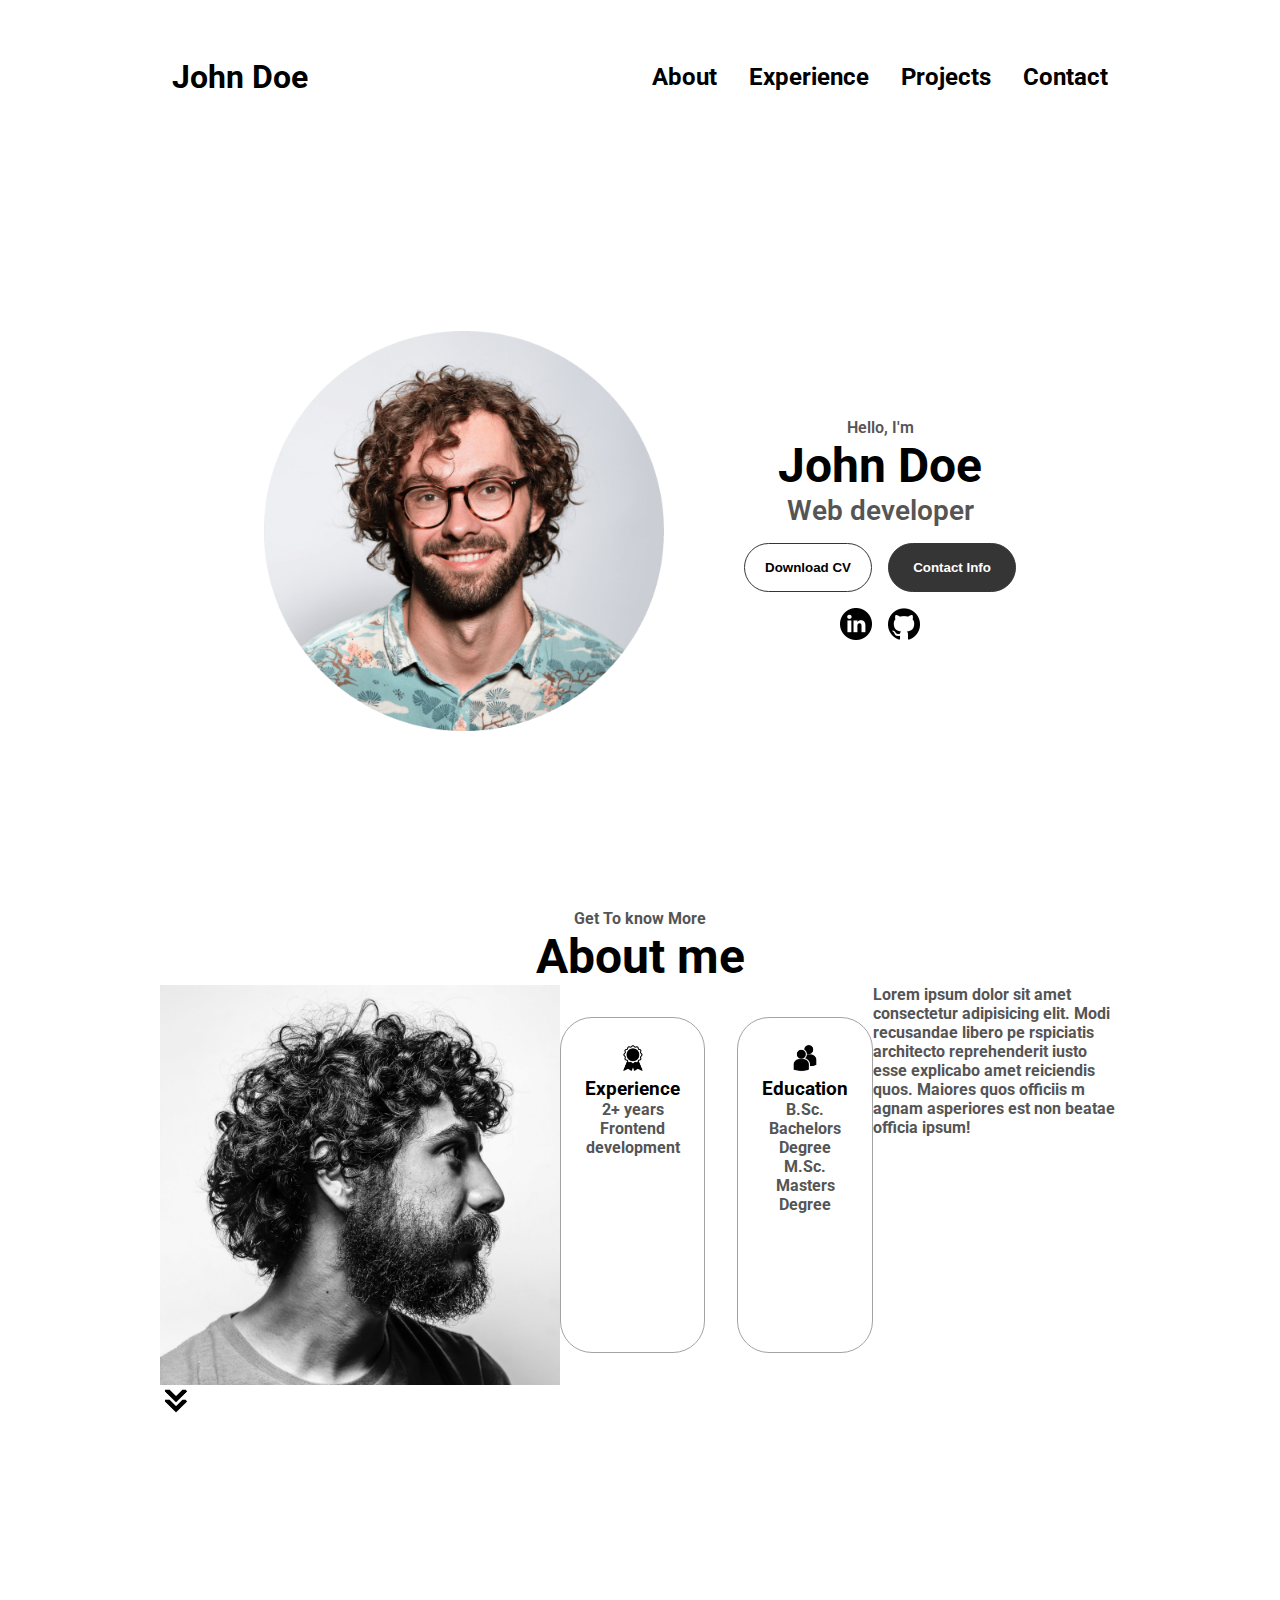
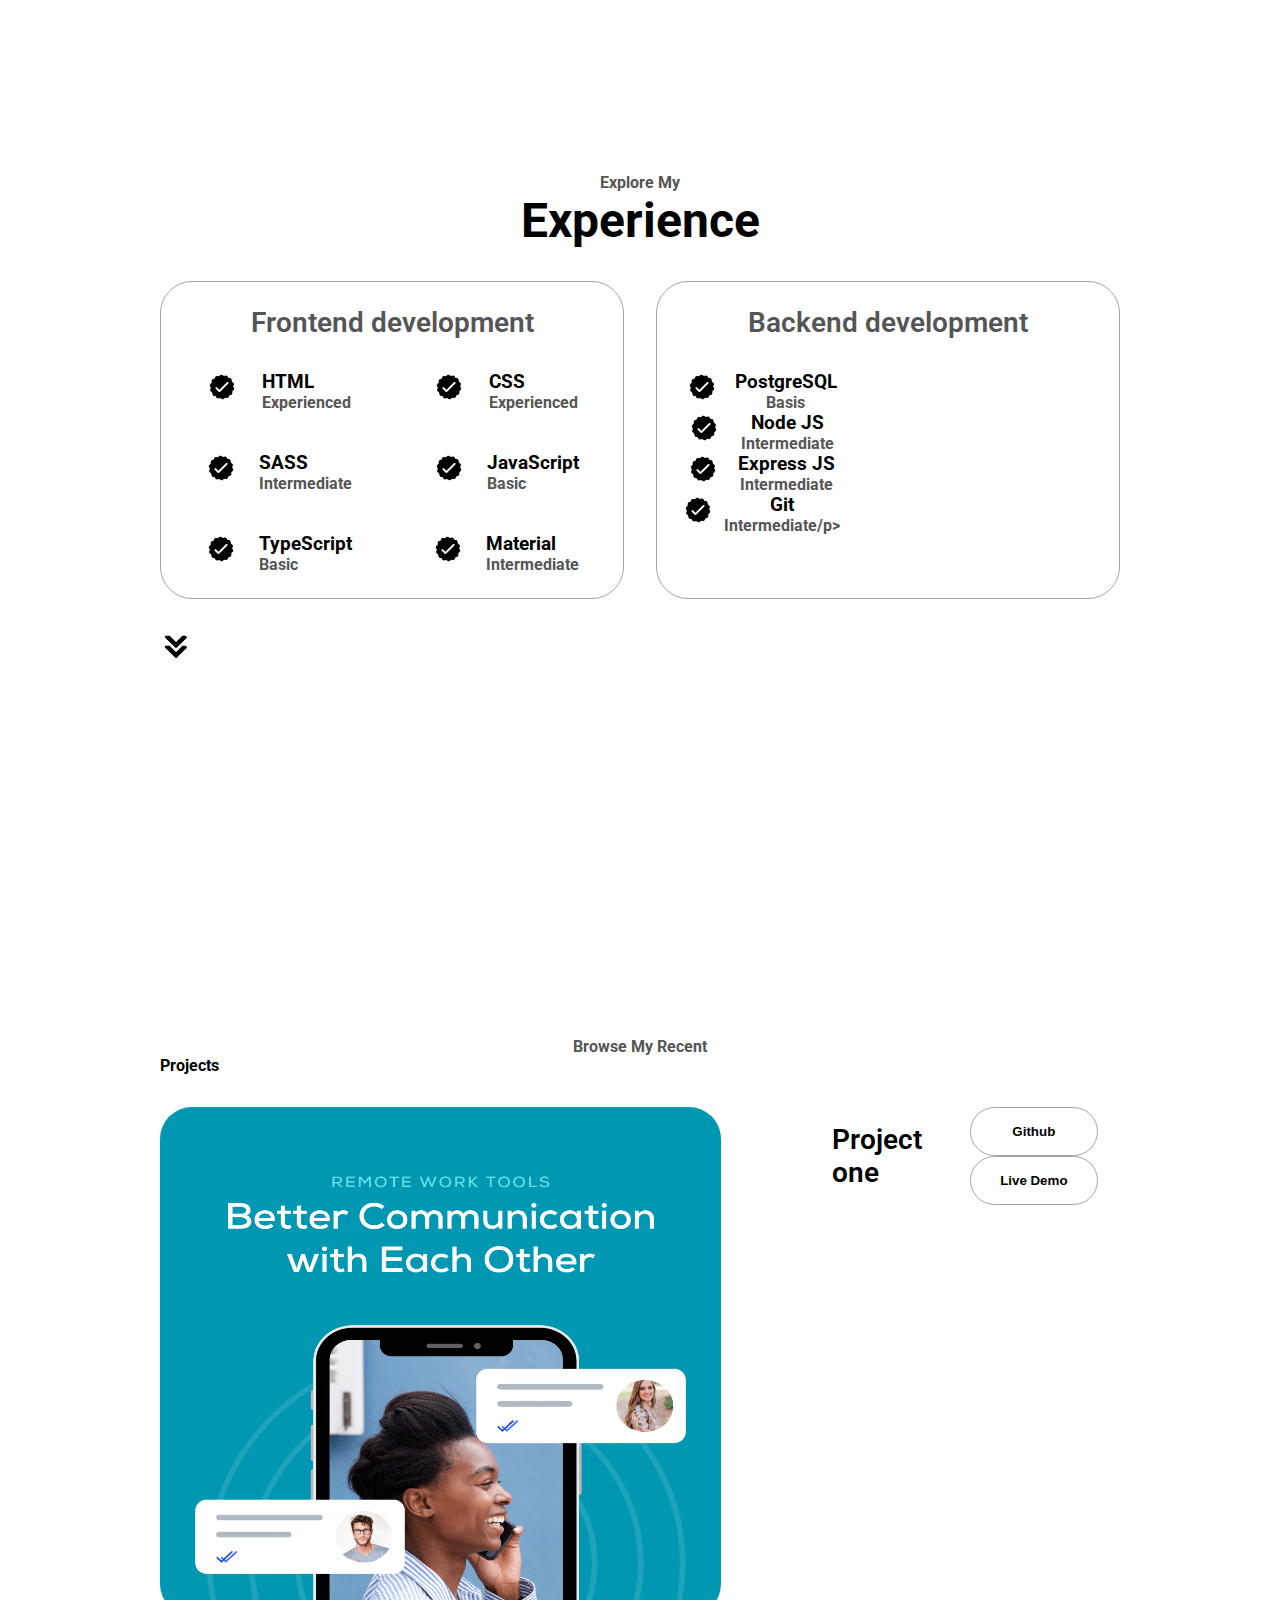
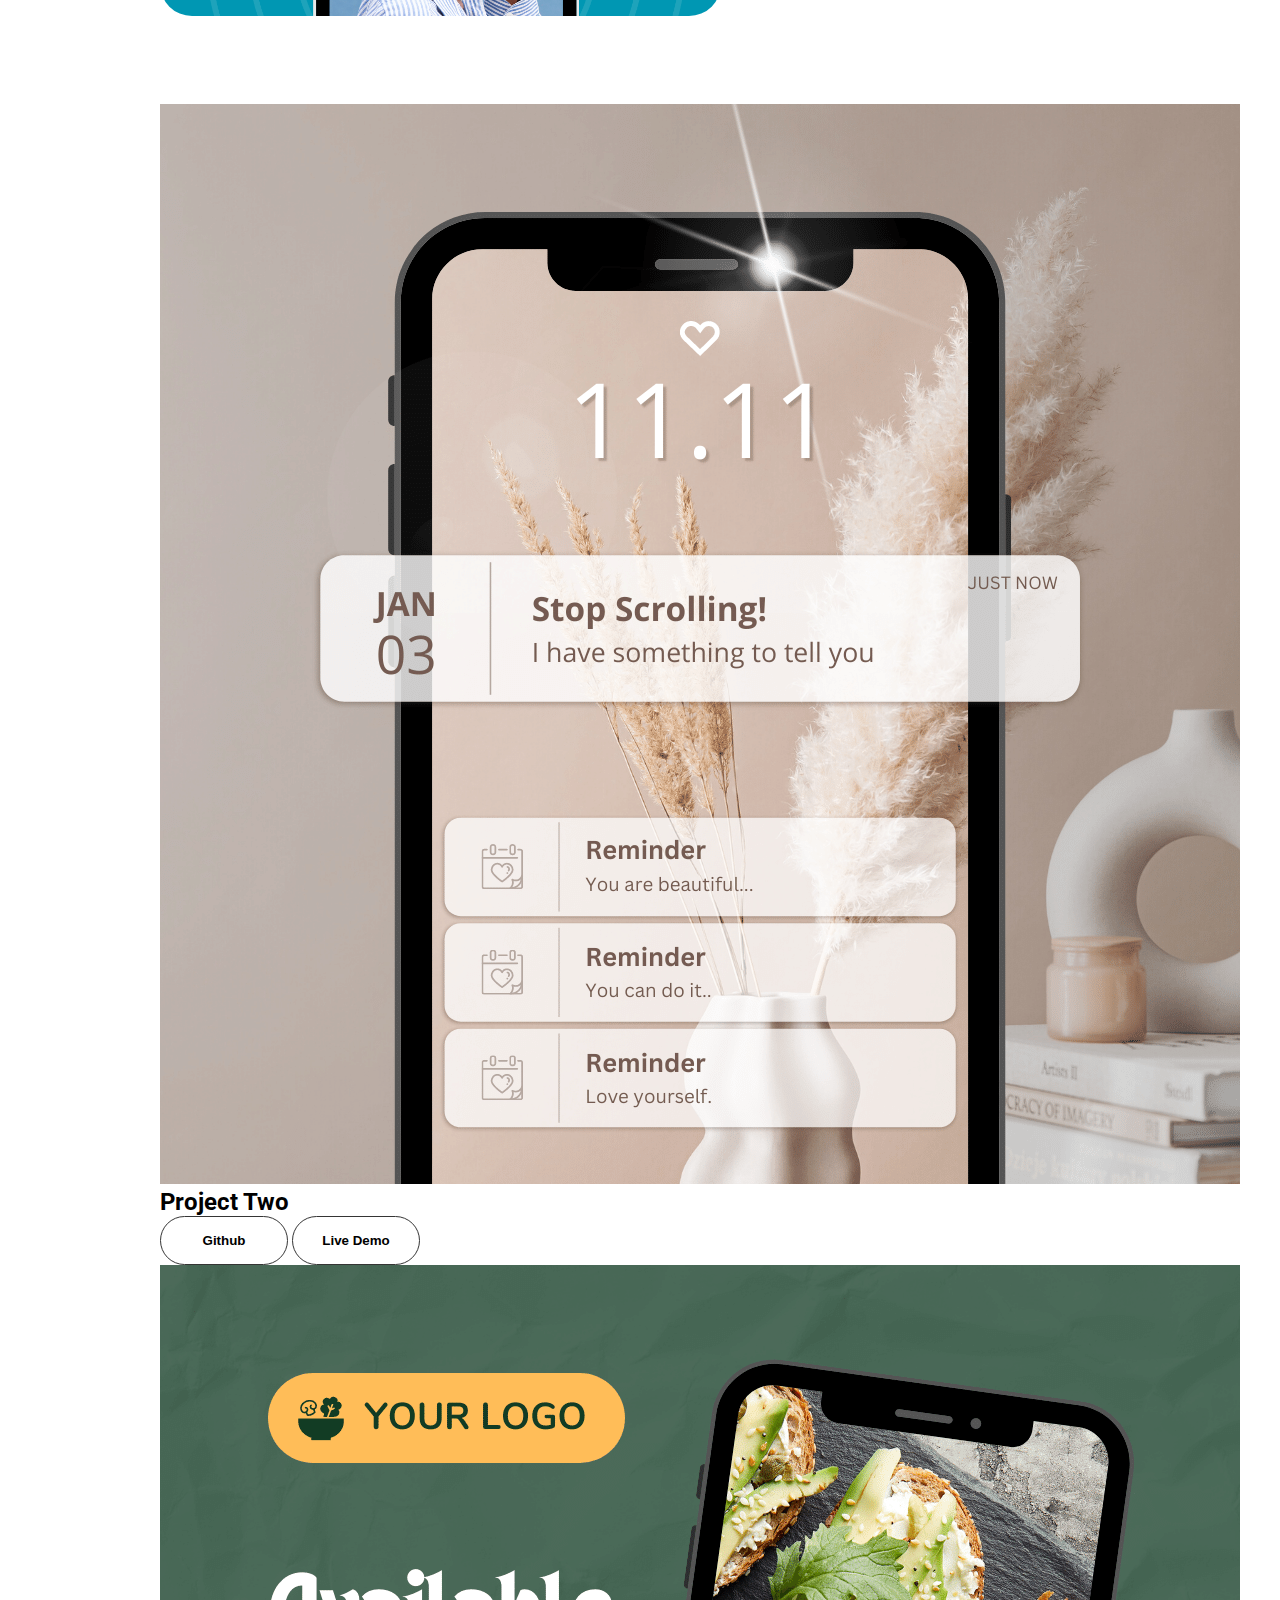
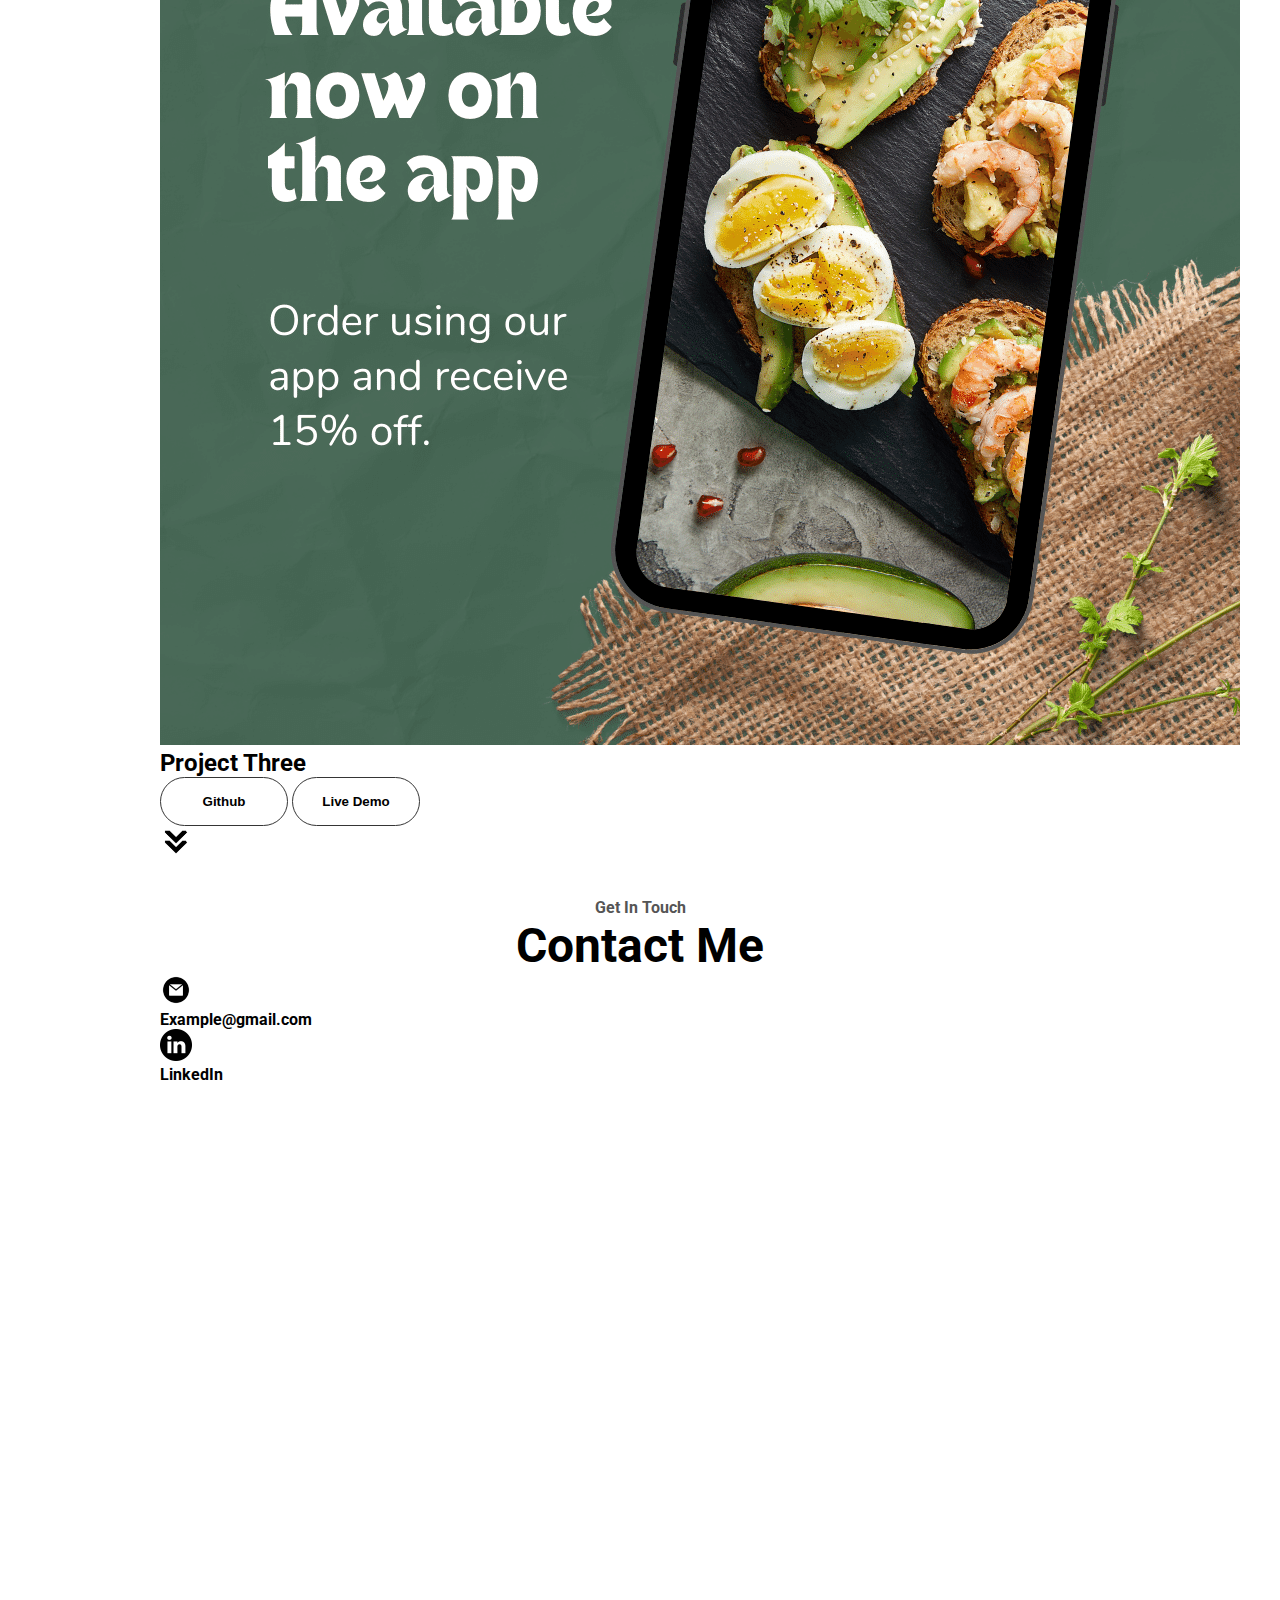
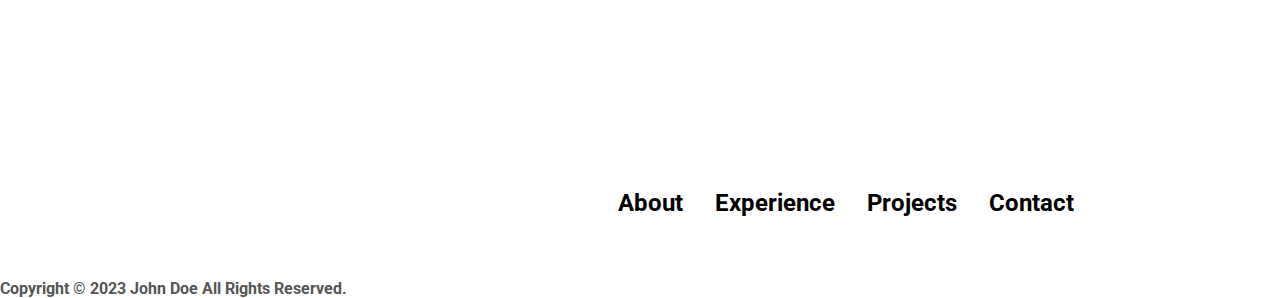
==== index.html @ 84ae7782 "Test" ====
<!DOCTYPE html>
<html lang="en">
    <head>
        <meta charset="UTF-8">
        <meta name="viewport" content="width=device-width, initial-scale=1.0">
        <title>My Portfolio</title>
        <link rel="stylesheet" href="style.css">
        <link rel="stylesheet" href="mediaqueries.css">
        <style>
            #socials-container {
                display: flex;
                justify-content: center;
                margin-top: 1rem;
                gap: 1rem;
            }
        </style>
    </head>
    <body>
        <nav id="desktop-nav">
            <div class="logo">John Doe</div>
            <div>
                <ul class = "nav-links">
                    <li><a href="#about">About</a></li>
                    <li><a href="#experience">Experience</a></li>
                    <li><a href="#projects">Projects</a></li>
                    <li><a href="#contact">Contact</a></li>
                </ul>
            </div>
        </nav> 
        <nav id="hamburger-nav">
            <div class="logo">John Doe</div>
            <div class="hamburger-menu">
                <div class= "hamburger-icon" onclick="toggleMenu()">
                    <span></span>
                    <span></span>
                    <span></span>
                </div>
                <div class="menu-links">
                    <li><a href="#about" onclick="toggleMenu()">About</a></li>
                    <li><a href="#experience" onclick="toggleMenu()">Experience</a></li>
                    <li><a href="#projects" onclick="toggleMenu()">Projects</a></li>
                    <li><a href="#contact" onclick="toggleMenu()">Contact</a></li>
                </div>
            </div>
        </nav>
        <section id="profile">
            <div class="section__pic-container">
                <img src = "./assets/profile-pic.png" alt="John Doe profile picture">  
            </div>
            <div class="section__text">
                <p class= "section__text__p1">Hello, I'm</p>
                <h1 class= "title">John Doe</h1>
                <p class="section__text__p2">Web developer</p>
                <div class="btn-container">
                    <button
                        class="btn btn-color-2"
                        onclick="window.open('./assets/resume-example.pdf')"
                    >
                        Download CV
                    </button>
                    <button
                        class="btn btn-color-1"
                         onclick="location.href='./#contact'"
                    >
                        Contact Info
                    </button>
                </div>
                <div id="socials-container">
                    <a href="https://linkedin.com/" target="_blank">
                      <img src="./assets/linkedin.png" alt="My LinkedIn profile" class="icon" />
                    </a>
                    <a href="https://github.com/" target="_blank">
                      <img src="./assets/github.png" alt="My Github profile" class="icon" />
                    </a>
                </div>
            </div>
        </section>
        <section id ="about">
            <p class="section__text__p1">Get To know More</p>
            <h1 class="title">About me</h1>
            <div class="section-container">
                <div class="section__pic-container">
                    <img 
                    src="./assets/about-pic.png" 
                    alt="Profile picture" 
                    class="about-pic">
                </div>
                <div class="about-details-container">
                    <div class="about-containers">
                        <div class="details-container">
                            <img 
                            src="./assets/experience.png" 
                            alt="Experience icon" 
                            class="icon">
                            <h3>Experience</h3>
                            <p> 2+ years<br />  Frontend development</p>
                        </div>
                        <div class="details-container">    
                            <img 
                                src="./assets/education.png" 
                                alt="Education icon" 
                                class="icon"
                            />
                        <h3>Education</h3>
                        <p> B.Sc. Bachelors Degree<br />M.Sc. Masters Degree</p>
                        </div>
                    </div>
                    <div class="text-container">
                        <p>
                            Lorem ipsum dolor sit amet consectetur 
                            adipisicing elit. Modi recusandae libero pe
                            rspiciatis architecto reprehenderit iusto esse 
                            explicabo amet reiciendis quos. Maiores quos officiis m
                            agnam asperiores est non beatae officia ipsum!
                        </p>
                    </div>
                </div> 
            </div> 
        </div>
        <img
        src="./assets/arrow.png"
        alt="Arrow icon"
        class="icon arrow"
        onclick="location.href='./#projects'"/>
        </section>         
        <section id="experience">
            <p class="section__text__p1">Explore My</p>
            <h1 class="title">Experience</h1>
            <div class="experience-details-container">
                <div class="about-containers">
                    <div class="details-container">
                        <h2 class="experience-sub-title">Frontend development</h2>
                        <div class="article-container">
                            <article>
                                <img src="./assets/checkmark.png"
                                alt="experience icon"
                                class="icon"
                                />
                                <div>
                                    <h3>HTML</h3>
                                    <p>Experienced</p>
                                </div>
                            </article>
                            <article>
                                <img src="./assets/checkmark.png"
                                alt="experience icon"
                                class="icon"
                                />
                                <div>
                                    <h3>CSS</h3>
                                    <p>Experienced</p>
                                </div>
                            </article>  <article>
                                <img src="./assets/checkmark.png"
                                alt="experience icon"
                                class="icon"
                                />
                                <div>
                                    <h3>SASS</h3>
                                    <p>Intermediate</p>
                                </div>
                            </article> 
                            <article>
                                <img src="./assets/checkmark.png"
                                alt="experience icon"
                                class="icon"
                                />
                                <div>
                                    <h3>JavaScript</h3>
                                    <p>Basic</p>
                                </div>
                            </article> 
                            <article>
                                <img src="./assets/checkmark.png"
                                alt="experience icon"
                                class="icon"
                                />
                                <div>
                                    <h3>TypeScript</h3>
                                    <p>Basic</p>
                                </div>
                            </article> 
                            <article>
                                <img src="./assets/checkmark.png"
                                alt="experience icon"
                                class="icon"
                                />
                                <div>
                                    <h3>Material</h3>
                                    <p>Intermediate</p>
                                </div>
                            </article> 
                        </div>
                    </div>
                    <div class="details-container">
                        <h2 class="experience-sub-title">Backend development</h2>
                        <div class="artcle-container">
                            <article>
                                <img src="./assets/checkmark.png"
                                alt="experience icon"
                                class="icon"
                                />
                                <div>
                                    <h3>PostgreSQL</h3>
                                    <p>Basis</p>
                                </div>
                            </article>
                            <article>
                                <img src="./assets/checkmark.png"
                                alt="experience icon"
                                class="icon"
                                />
                                <div>
                                    <h3>Node JS</h3>
                                    <p>Intermediate</p>
                                </div>
                            </article>  <article>
                                <img src="./assets/checkmark.png"
                                alt="experience icon"
                                class="icon"
                                />
                                <div>
                                    <h3>Express JS</h3>
                                    <p>Intermediate</p>
                                </div>
                            </article> 
                            <article>
                                <img src="./assets/checkmark.png"
                                alt="experience icon"
                                class="icon"
                                />
                                <div>
                                    <h3>Git</h3>
                                    <p>Intermediate/p>
                                </div>
                            </article> 
                        </div>
                    </div>
                </div>
            </div>
            <img
            src="./assets/arrow.png"
            alt="Arrow icon"
            class="icon arrow"
            onclick="location.href='./#projects'"
            />
        </section>
        <section id="project">
            <p class="section__text__p1">Browse My Recent</p>
            <p1 class=""title">Projects</p1>
            <div class="details-container color-container">
                <div class="about-containers">
                <div class="'artcle-container">
                    <img src="./assets/project-1.png" 
                    alt="Project 1" 
                    class="project-img">
                </div>
                <h2 class="experience-sub-title project-title">Project one</h2>
               <div class="button-container">
                     <button
                     class="btn btn-color-2 project-btn"
                     onclick="location.href='https://github.com/'"
                     >
                     Github
                    </button>
                <button
                class="btn btn-color-2 project-btn"
                onclick="location.href='https://github.com/'"
                >
                Live Demo
                </button>
            </div> 
        </div>
        <div class="details-container color-container">
            <div class="'artcle-container">
                <img src="./assets/project-2.png" 
                alt="Project 2" 
                class="project-img">
            </div>
            <h2 class="experience-sub-title project-title">Project Two</h2>
            <div class="button-container">
                    <button
                    class="btn btn-color-2 project-btn"
                    onclick="location.href='https://github.com/'"
                    >
                    Github
                </button>
                    <button
                    class="btn btn-color-2 project-btn"
                    onclick="location.href='https://github.com/'"
                    >
                    Live Demo
                </button>
            </div> 
        </div>
        <div class="details-container color-container">
            <div class="'artcle-container">
                <img src="./assets/project-3.png" 
                alt="Project 3" 
                class="project-img">
            </div>
            <h2 class="experience-sub-title project-title">Project Three</h2>
            <div class="button-container">
                    <button
                    class="btn btn-color-2 project-btn"
                    onclick="location.href='https://github.com/'"
                    >
                    Github
                </button>
                <button
                class="btn btn-color-2 project-btn"
                onclick="location.href='https://github.com/'"
                >
                Live Demo
                </button>
               </div>
            </div>
            </div>
            <img
            src="./assets/arrow.png"
            alt="Arrow icon"
            class="icon arrow"
            onclick="location.href='./#projects'"
            />
        </section>
        <section id="contact">
            <p class="section__text__p1">Get In Touch</p>
            <h1 class="title">Contact Me</h1>
            <div class="conttact-info-upper-container">
                <div class="conttact-info-container">
                    <div class="contact-details">
                        <img src="./assets/email.png" 
                        alt="Email icon" 
                        class="icon contact-icon"
                        />
                        <p><a href="mailto:examplemail@gamil.com">Example@gmail.com</a></p>
                    </div> 
                </div>
                <div class="conttact-info-container">
                    <div class="contact-details">
                        <img src="./assets/linkedin.png" 
                        alt="LinkedIn icon" 
                        class="icon contact-icon"
                        />
                        <p><a href="https://www.linkedin.com">LinkedIn</a></p>
                    </div> 
                </div>    
            </div>
        </section> 
        <footer>
            <nav>
                <div class="nav-links-container"></div>
                    <ul class = "nav-links">
                        <li><a href="#about">About</a></li>
                        <li><a href="#experience">Experience</a></li>
                        <li><a href="#projects">Projects</a></li>
                        <li><a href="#contact">Contact</a></li>
                    </ul>
                </div>
            </nav>
            <p>Copyright &#169; 2023 John Doe All Rights Reserved.</p>
        </footer>
    <script src="script.js"></script> 
    </body>
</html>
---- style.css ----
/* GENERAL */
@import url('https://fonts.googleapis.com/css2?family=Roboto:wght@400;700&display=swap');

*{
    margin: 0;
    padding: 0;
}

body {
    font-family: 'Roboto', sans-serif;
    font-weight: 700;
}

html {
    scroll-behavior: smooth;
}

p{
    color: rgb(85,85,85);
}

/*TRANSITION*/    

a, 
 .btn{
    transition: all 300ms ease;
}

/*DESKTOP NAV*/

nav, 
.nav-links{
    display: flex;
}

nav{
    justify-content: space-around;
    align-items: center;
    height:17vh;
}

.nav-links{
    gap: 2rem;
    list-style:none;
    font-size:1.5rem;
}

a{
    color: black;
    text-decoration: none;
    text-decoration-color: white;
}

a:hover{
    color:gray;
    text-decoration: underline;
    text-underline-offset: 1rem;
    text-decoration-color:rgb(181,181,181);
}

.logo{
    font-size: 2rem;
}

.logo:hover{
    cursor:default;
}

/*HAMBURGER MENU*/

#hamburger-nav{
    display:none;
}

.hamburger-menu{
    position: relative;
    display: inline-block;
}

.hamburger-icon {
    display: flex;             
    flex-direction: column;      
    justify-content: space-between; 
    height: 24px;
    width: 30px;                
    cursor: pointer;
}            

.hamburger-icon span {
    width: 100%;
    height: 2px;
    background: black;
    transition: all 0.3 ease-in-out;
}

.menu-links{
    position: absolute;
    top: 100%;
    right: 0;
    background-color: white;
    width: fit-content;
    max-height: 0;
    overflow: hidden;
    transition: all 0.3 ease-in-out;
}

.menu-links a{
    display: block;
    padding: 10px;
    text-align: center;
    font-size: 1.5rem;
    color: black;
    text-decoration: none;
    transition: all 0.3 ease-in-out;    
}

.menu-links li{
    list-style: none;
}

.menu-links.open{
    max-height: 300px;
}

.hamburger-icon.open span:first-child{
    transform: rotate(45deg) translate(10px, 5px);
}

.hamburger-icon.open span:nth-child(2){
    opacity: 0;
}

.hamburger-icon.open span:last-child{
    transform: rotate(-45deg) translate(10px, -5px);
}

.hamburger-icon span:first-child{
    transform: none;
}

.hamburger-icon span:first-child{
    opacity: 1;
}

.hamburger-icon span:first-child{
    transform: none;
}

/*SECTIONS*/

section {
    padding-top: 4vh;
    height: 96vh;
    margin: 0 10rem;
    box-sizing: border-box;
    min-height: fit-content;
}

.section-container{
    display: flex;
}

/* PROFILE SECTION */

#profile {
    display: flex;
    justify-content: center;
    gap: 5rem;
    height: 80vh;
}

.section__pic-container {
    display: flex;
    height: 400px;
    width: 400px;
    margin: auto 0;
}

.section__text{
   align-self: center;
   text-align: center;
}

.section__text p{
    font-weight: 600;
}

.section__text__p1 {
    text-align: center;
}

.section__text__p2{
    font-size: 1.75rem;
    margin-bottom: 1rem;
}

.title{
    font-size: 3rem;
    text-align:center;
}

#socials-container {
    display: flex;
    justify-content: center;
    margin-top: 1rem;
    gap: 1rem;
}

/* ICONS */

.icon{
    cursor: pointer;
    height: 2rem;
}

/*BUTTONS*/

.btn-container{
    display: flex;
    justify-content: center;
    gap: 1rem;
}

.btn{
    font-weight: 600;
    transition: all 300ms ease;
    padding: 1rem ;
    width: 8rem;
    border-radius: 2rem;
}

.btn-color-1, .btn-color-2{
    border: rgb(53,53,53) 0.1rem solid;
}

.btn-color-1:hover,
.btn-color-2:hover {
  cursor: pointer;
}

.btn-color-1,
.btn-color-2:hover {
  background: rgb(53, 53, 53);
  color: white;
}

.btn-color-1:hover {
    background: rgb(0,0,0);
}

.btn-color-2{
    background: none;
}

.btn-color-2:hover{
    border: rgb(255,255,255) 0.1rem solid;
}

.btn-container{
    gap:1rem;
}

/*ABOUT SECTION*/

#about{
  position: relative;
}

.about-containers{
    gap: 2rem;
    margin-bottom: 2rem;
    margin-top: 2rem;
}

.about-containers, 
.about-details-container {
    display: flex;

.about-details-container{
    justify-content: center;
    flex-direction: column;
}

.about-details-container{
    display: flex;
}

.about-pic{
    border-radius: 2rem;
}

.arrow{
    position: absolute;
    right: -5rem;
    bottom: 2.5rem;
}

.details-container{
   padding: 1.5rem;
   flex: 1;
   background: white;
   border-radius: 2rem;
   border: rgb(53,53,53) 0.1rem solid;
   border-color: rgb(163,163,163);
   text-align: center;
}

.section-container{
    gap:4rem;
    height: 80%;
}

.section__pic-container{
    height: 400px;
    width: 400px;
    margin: auto 0;
}

/*EXPERIENCE SECTION */

#experience{
    position: relative;
}

.experience-sub-title{
    color:rgb(85,85,85);
    font-weight: 600;
    font-size: 1.75rem;
    margin-bottom: 2rem;
}

.experience-details-container{
    display: flex;
    justify-content: center;
    flex-direction: column;
}

.article-container{
    display: flex;
    text-align: initial;
    flex-wrap:wrap; 
    flex-direction: row;
    gap: 2.5rem;  
    justify-content: space-around;
}

article{
    display: flex;
    width: 10rem;
    justify-content: space-around;
    gap: 0.5rem;
}

article .icon{
    cursor:default
}

/*PROJECTS SECTION*/

#projects{
    position: relative;
}

.color-container{
    border-color: rgb(163,163,163);
    background: rgb(250,250,250);
}

.project-img{
    border-radius: 2rem;
    width: 90%;
    height: 90%;
}

.project-title{
    margin:1rem;
    color:black
}

.project-btn{
    color: black;
    border-color:rgb(163,163,163);
}

/*CONTACT SECTION*/   

#contact{
    display: flex;
    justify-content: center;
    flex-direction:column;
    height: 70vh;
}

.contact-info-container{
    display: flex;
    justify-content: center;
    border-radius: 2rem;
    border: rgb(53,53,53) 0.1rem solid;
    background-color: rgb(163,163,163);
    background: (250,250,250);
    margin: 2rem auto; 
    padding:0.5rem;
}

.contact-info-container{
    display: flex;
    align-items: center;
    justify-content: center;
    gap: 0.5rem;
    margin: 1rem;
}

.contact-info-container p{
   font-size: larger;
}

.contact-icon{
    cursor: default;

}

.email.com{
    cursor: default;
}

.email.com{
    height: 2.5rem;;
}

/*FOOTER*/

foot{
    height: 26vh;
    margin: 0.1rem;   
}
---- mediaqueries.css ----
@media screen and (max-width: 1200px) {
   #desktop-nav {
    display: none;
  }
  #hamburger-nav {
    display: flex;
  }
}
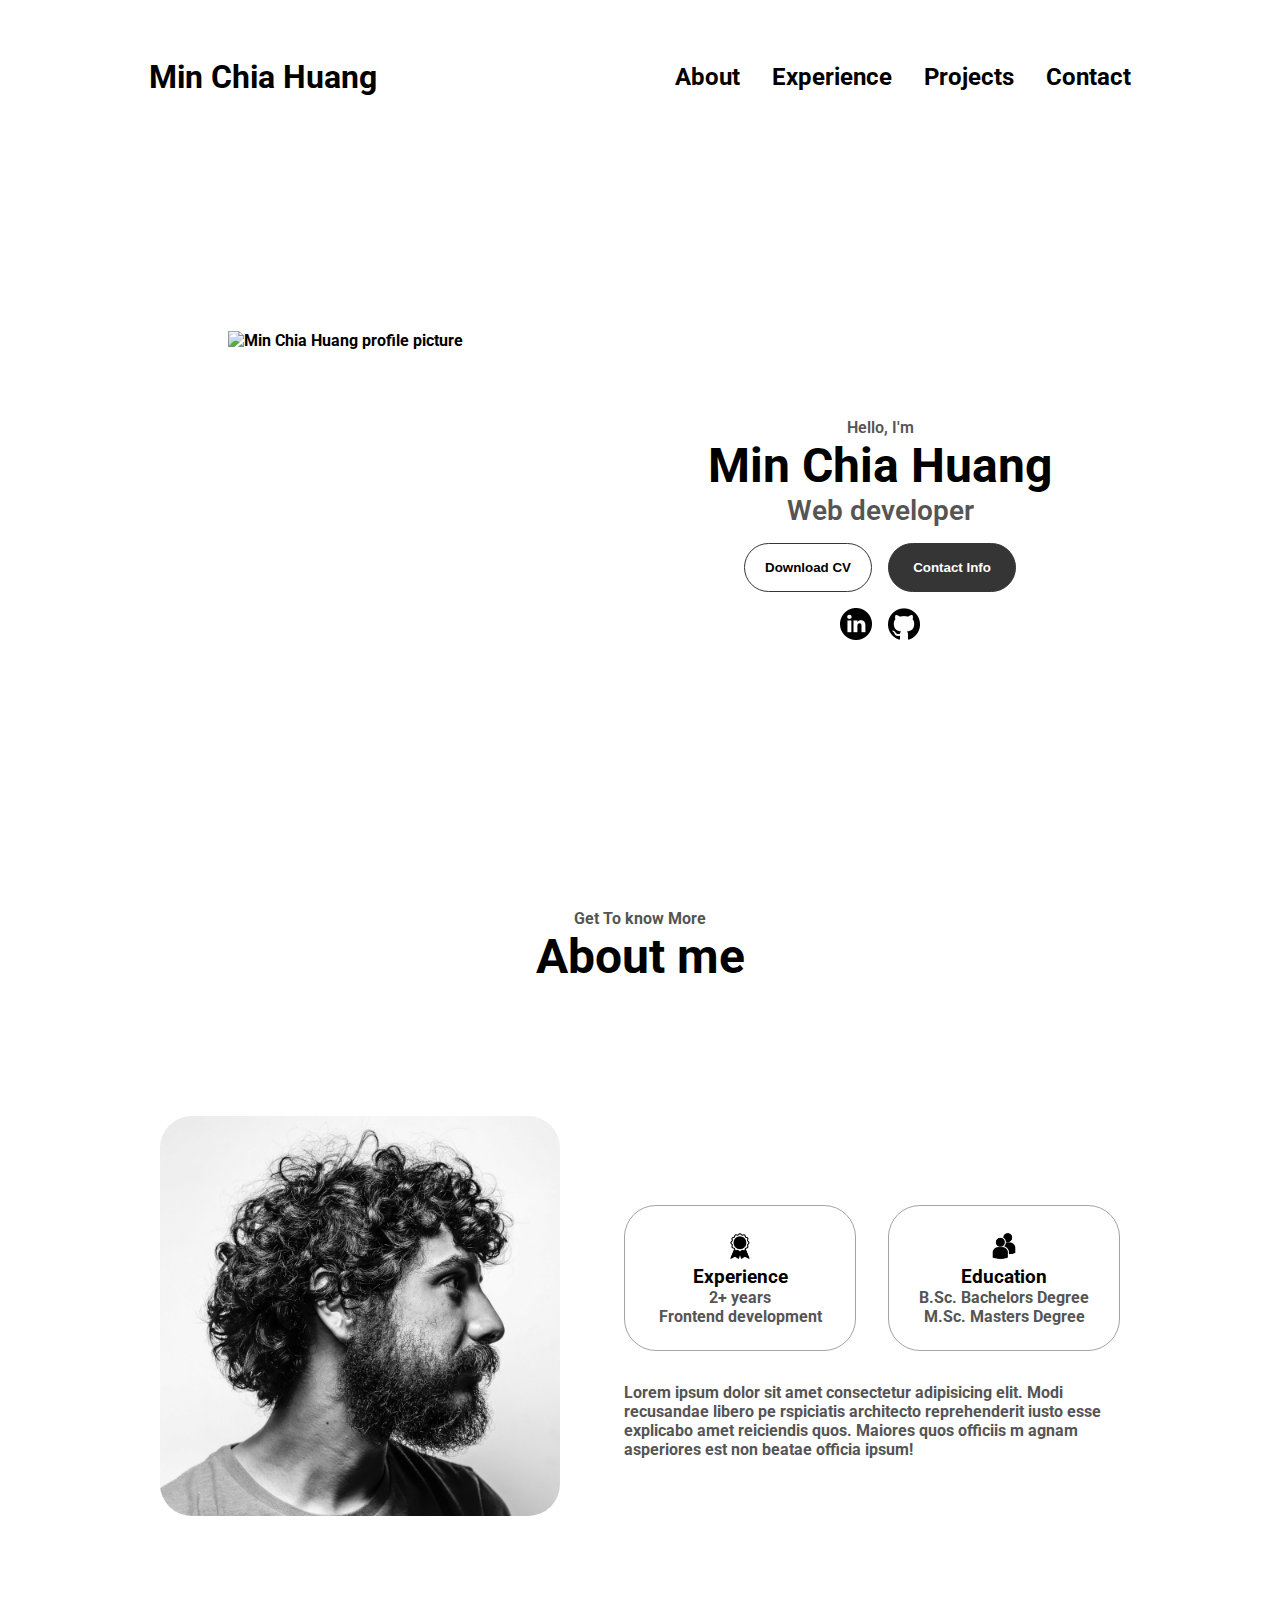
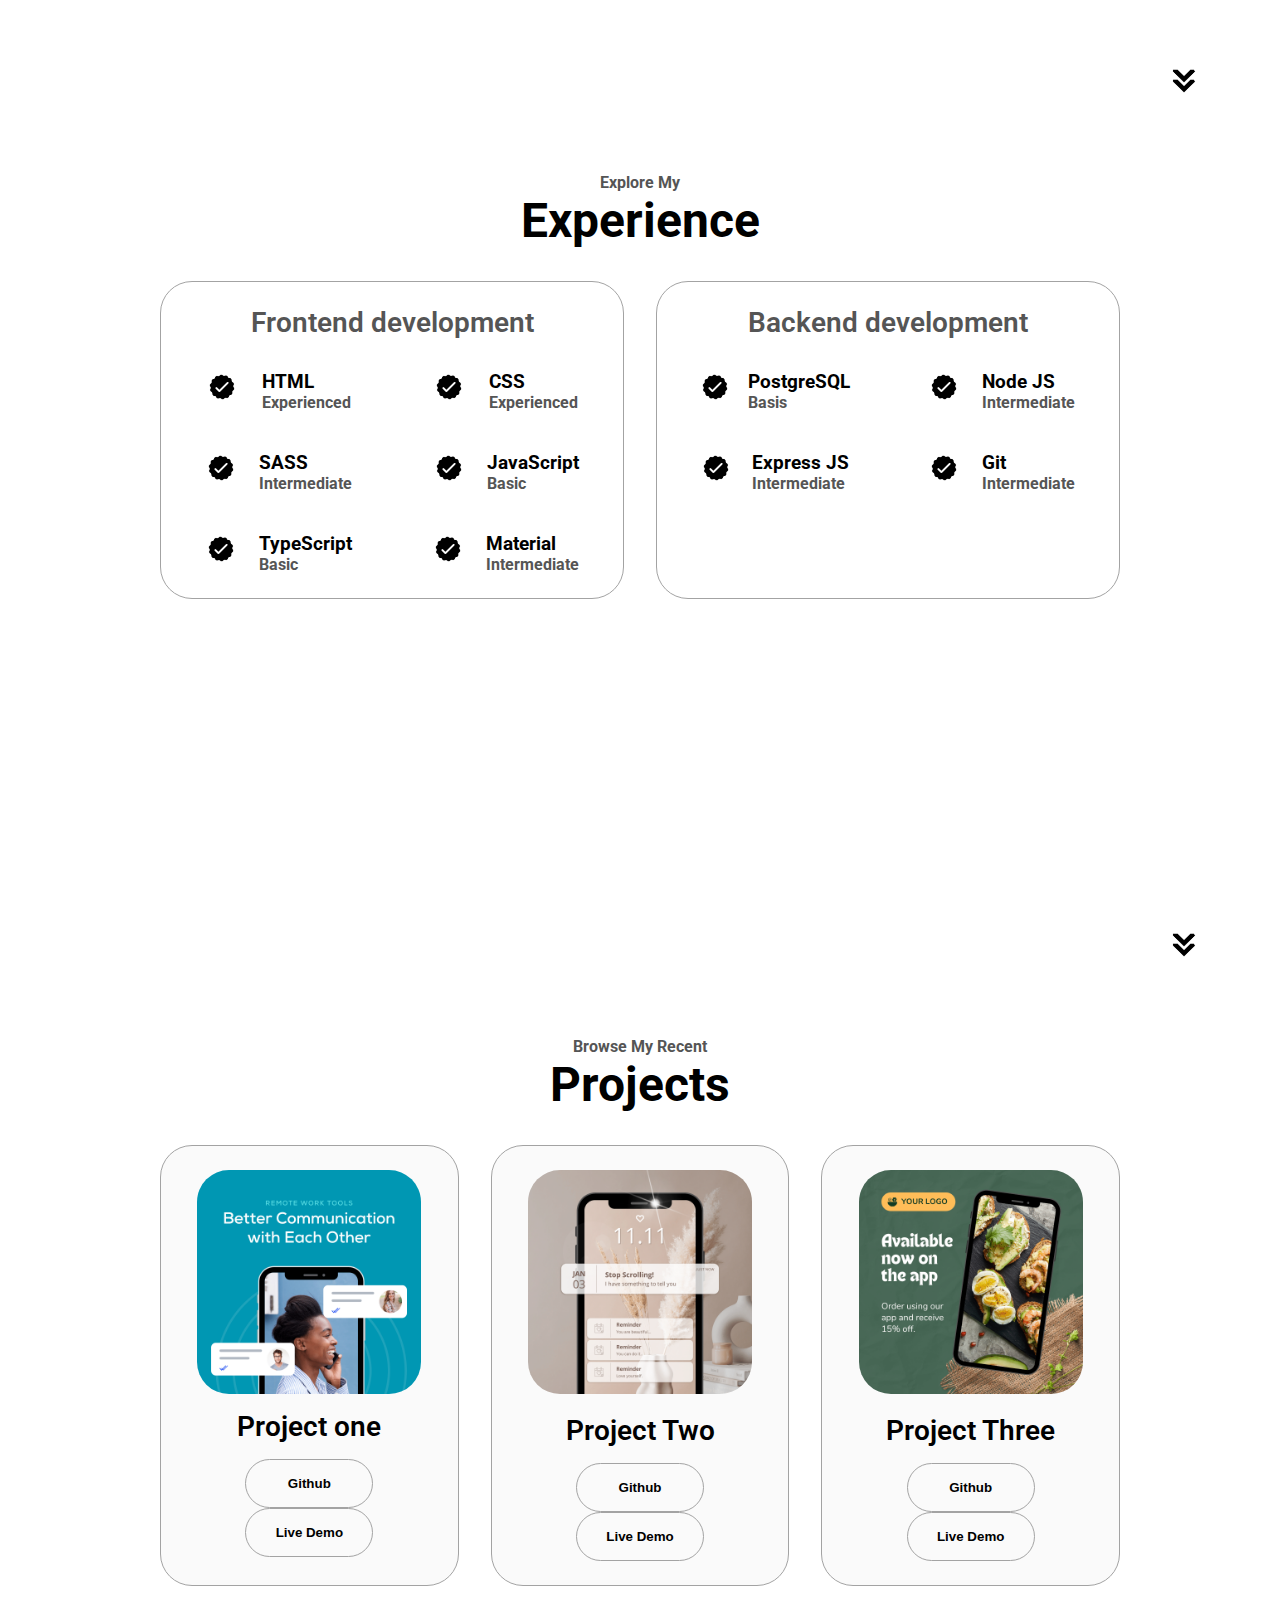
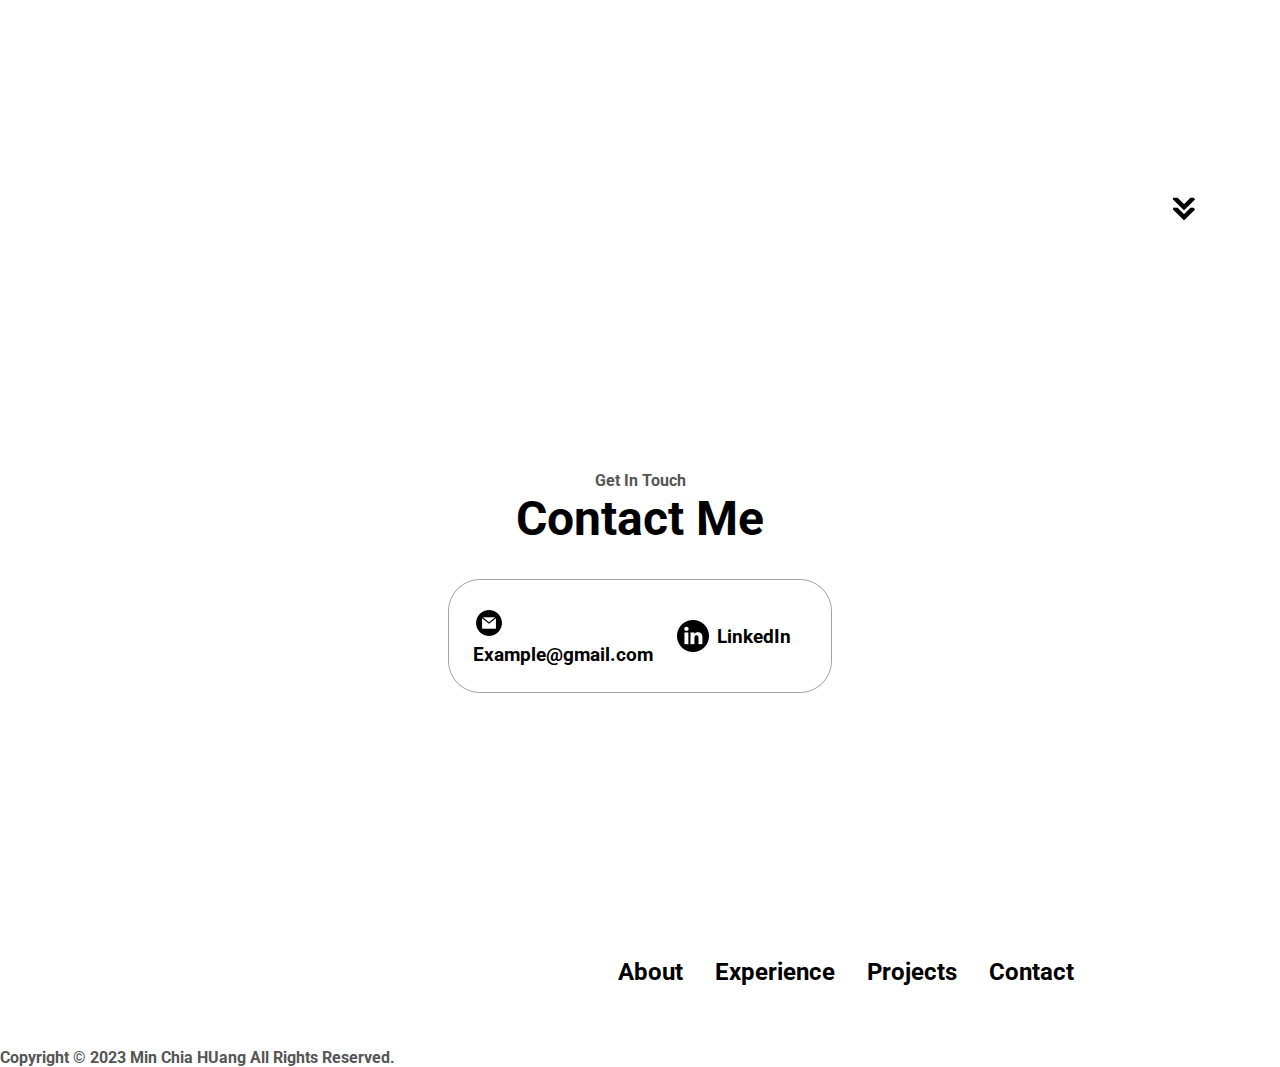
==== commit d885e98f: "1.1" ====
--- a/index.html
+++ b/index.html
@@ -6,18 +6,10 @@
         <title>My Portfolio</title>
         <link rel="stylesheet" href="style.css">
         <link rel="stylesheet" href="mediaqueries.css">
-        <style>
-            #socials-container {
-                display: flex;
-                justify-content: center;
-                margin-top: 1rem;
-                gap: 1rem;
-            }
-        </style>
     </head>
     <body>
         <nav id="desktop-nav">
-            <div class="logo">John Doe</div>
+            <div class="logo">Min Chia Huang</div>
             <div>
                 <ul class = "nav-links">
                     <li><a href="#about">About</a></li>
@@ -28,7 +20,7 @@
             </div>
         </nav> 
         <nav id="hamburger-nav">
-            <div class="logo">John Doe</div>
+            <div class="logo">Min Chia Huang</div>
             <div class="hamburger-menu">
                 <div class= "hamburger-icon" onclick="toggleMenu()">
                     <span></span>
@@ -45,16 +37,16 @@
         </nav>
         <section id="profile">
             <div class="section__pic-container">
-                <img src = "./assets/profile-pic.png" alt="John Doe profile picture">  
+                <img src = "./assets/Min-Chia Huang.jpg" alt="Min Chia Huang profile picture">  
             </div>
             <div class="section__text">
                 <p class= "section__text__p1">Hello, I'm</p>
-                <h1 class= "title">John Doe</h1>
+                <h1 class= "title">Min Chia Huang</h1>
                 <p class="section__text__p2">Web developer</p>
                 <div class="btn-container">
                     <button
                         class="btn btn-color-2"
-                        onclick="window.open('./assets/resume-example.pdf')"
+                        onclick="window.open('./assets/Min Chia Huang.pdf')"
                     >
                         Download CV
                     </button>
@@ -67,10 +59,12 @@
                 </div>
                 <div id="socials-container">
                     <a href="https://linkedin.com/" target="_blank">
-                      <img src="./assets/linkedin.png" alt="My LinkedIn profile" class="icon" />
+                      <img src="./assets/linkedin.png" alt="My LinkedIn profile" class="icon" 
+                      />
                     </a>
                     <a href="https://github.com/" target="_blank">
-                      <img src="./assets/github.png" alt="My Github profile" class="icon" />
+                      <img src="./assets/github.png" alt="My Github profile" class="icon" 
+                      />
                     </a>
                 </div>
             </div>
@@ -194,7 +188,7 @@
                     </div>
                     <div class="details-container">
                         <h2 class="experience-sub-title">Backend development</h2>
-                        <div class="artcle-container">
+                        <div class="article-container">
                             <article>
                                 <img src="./assets/checkmark.png"
                                 alt="experience icon"
@@ -231,7 +225,7 @@
                                 />
                                 <div>
                                     <h3>Git</h3>
-                                    <p>Intermediate/p>
+                                    <p>Intermediate</p>
                                 </div>
                             </article> 
                         </div>
@@ -245,106 +239,105 @@
             onclick="location.href='./#projects'"
             />
         </section>
-        <section id="project">
+        <section id="projects">
             <p class="section__text__p1">Browse My Recent</p>
-            <p1 class=""title">Projects</p1>
-            <div class="details-container color-container">
+            <h1 class="title">Projects</h1>
+            <div class="experience-details-container">
                 <div class="about-containers">
-                <div class="'artcle-container">
-                    <img src="./assets/project-1.png" 
-                    alt="Project 1" 
-                    class="project-img">
-                </div>
-                <h2 class="experience-sub-title project-title">Project one</h2>
-               <div class="button-container">
-                     <button
-                     class="btn btn-color-2 project-btn"
-                     onclick="location.href='https://github.com/'"
-                     >
-                     Github
-                    </button>
-                <button
-                class="btn btn-color-2 project-btn"
-                onclick="location.href='https://github.com/'"
-                >
-                Live Demo
-                </button>
-            </div> 
-        </div>
-        <div class="details-container color-container">
-            <div class="'artcle-container">
-                <img src="./assets/project-2.png" 
-                alt="Project 2" 
-                class="project-img">
-            </div>
-            <h2 class="experience-sub-title project-title">Project Two</h2>
-            <div class="button-container">
-                    <button
-                    class="btn btn-color-2 project-btn"
-                    onclick="location.href='https://github.com/'"
-                    >
-                    Github
-                </button>
-                    <button
-                    class="btn btn-color-2 project-btn"
-                    onclick="location.href='https://github.com/'"
-                    >
-                    Live Demo
-                </button>
-            </div> 
-        </div>
-        <div class="details-container color-container">
-            <div class="'artcle-container">
-                <img src="./assets/project-3.png" 
-                alt="Project 3" 
-                class="project-img">
-            </div>
-            <h2 class="experience-sub-title project-title">Project Three</h2>
-            <div class="button-container">
-                    <button
-                    class="btn btn-color-2 project-btn"
-                    onclick="location.href='https://github.com/'"
-                    >
-                    Github
-                </button>
-                <button
-                class="btn btn-color-2 project-btn"
-                onclick="location.href='https://github.com/'"
-                >
-                Live Demo
-                </button>
-               </div>
-            </div>
+                    <div class="details-container color-container">
+                        <div class="article-container">
+                            <img src="./assets/project-1.png" 
+                            alt="Project 1" 
+                            class="project-img"
+                            />
+                        </div>
+                        <h2 class="experience-sub-title project-title">Project one</h2>
+                        <div class="button-container">
+                                <button
+                                class="btn btn-color-2 project-btn"
+                                onclick="location.href='https://github.com/'"
+                                >
+                                Github
+                            </button>
+                            <button
+                            class="btn btn-color-2 project-btn"
+                            onclick="location.href='https://github.com/'"
+                            >
+                            Live Demo
+                            </button>
+                        </div>
+                    </div>
+                    <div class="details-container color-container">
+                        <div class="'article-container">
+                            <img src="./assets/project-2.png" 
+                            alt="Project 2" 
+                            class="project-img">
+                        </div>
+                        <h2 class="experience-sub-title project-title">Project Two</h2>
+                        <div class="button-container">
+                                <button
+                                class="btn btn-color-2 project-btn"
+                                onclick="location.href='https://github.com/'"
+                                >
+                                Github
+                            </button>
+                                <button
+                                class="btn btn-color-2 project-btn"
+                                onclick="location.href='https://github.com/'"
+                                >
+                                Live Demo
+                            </button>
+                        </div>
+                    </div>
+                    <div class="details-container color-container">
+                        <div class="'article-container">
+                            <img src="./assets/project-3.png" 
+                            alt="Project 3" 
+                            class="project-img">
+                        </div>
+                        <h2 class="experience-sub-title project-title">Project Three</h2>
+                        <div class="button-container">
+                                <button
+                                class="btn btn-color-2 project-btn"
+                                onclick="location.href='https://github.com/'"
+                                >
+                                Github
+                            </button>
+                            <button
+                            class="btn btn-color-2 project-btn"
+                            onclick="location.href='https://github.com/'"
+                            >
+                            Live Demo
+                            </button>
+                        </div>
+                    </div>
+                </div>
             </div>
             <img
             src="./assets/arrow.png"
             alt="Arrow icon"
             class="icon arrow"
-            onclick="location.href='./#projects'"
+            onclick="location.href='./#contact'"
             />
         </section>
         <section id="contact">
             <p class="section__text__p1">Get In Touch</p>
             <h1 class="title">Contact Me</h1>
-            <div class="conttact-info-upper-container">
-                <div class="conttact-info-container">
+            <div class="contact-info-upper-container">
+                <div class="contact-info-container">
                     <div class="contact-details">
                         <img src="./assets/email.png" 
                         alt="Email icon" 
-                        class="icon contact-icon"
-                        />
-                        <p><a href="mailto:examplemail@gamil.com">Example@gmail.com</a></p>
-                    </div> 
-                </div>
-                <div class="conttact-info-container">
-                    <div class="contact-details">
-                        <img src="./assets/linkedin.png" 
-                        alt="LinkedIn icon" 
-                        class="icon contact-icon"
-                        />
-                        <p><a href="https://www.linkedin.com">LinkedIn</a></p>
-                    </div> 
-                </div>    
+                        class="icon contact-icon"/>
+                     <p><a href="mailto:examplemail@gamil.com">Example@gmail.com</a></p>
+                </div> 
+                <div class="contact-info-container">
+                    <img src="./assets/linkedin.png" 
+                    alt="LinkedIn icon" 
+                    class="icon contact-icon"
+                    />
+                    <p><a href="https://www.linkedin.com">LinkedIn</a></p>
+                </div> 
             </div>
         </section> 
         <footer>
@@ -358,7 +351,7 @@
                     </ul>
                 </div>
             </nav>
-            <p>Copyright &#169; 2023 John Doe All Rights Reserved.</p>
+            <p>Copyright &#169; 2023 Min Chia HUang All Rights Reserved.</p>
         </footer>
     <script src="script.js"></script> 
     </body>
--- a/style.css
+++ b/style.css
@@ -272,17 +272,14 @@
     margin-top: 2rem;
 }
 
-.about-containers, 
 .about-details-container {
-    display: flex;
-
-.about-details-container{
     justify-content: center;
     flex-direction: column;
 }
 
-.about-details-container{
-    display: flex;
+.about-containers,
+.about-details-container {
+  display: flex;
 }
 
 .about-pic{
@@ -382,7 +379,7 @@
     border-color:rgb(163,163,163);
 }
 
-/*CONTACT SECTION*/   
+/*CONTACT*/   
 
 #contact{
     display: flex;
@@ -391,12 +388,12 @@
     height: 70vh;
 }
 
-.contact-info-container{
+.contact-info-upper-container {
     display: flex;
     justify-content: center;
     border-radius: 2rem;
     border: rgb(53,53,53) 0.1rem solid;
-    background-color: rgb(163,163,163);
+    border-color: rgb(163,163,163);
     background: (250,250,250);
     margin: 2rem auto; 
     padding:0.5rem;
@@ -417,10 +414,6 @@
 .contact-icon{
     cursor: default;
 
-}
-
-.email.com{
-    cursor: default;
 }
 
 .email.com{
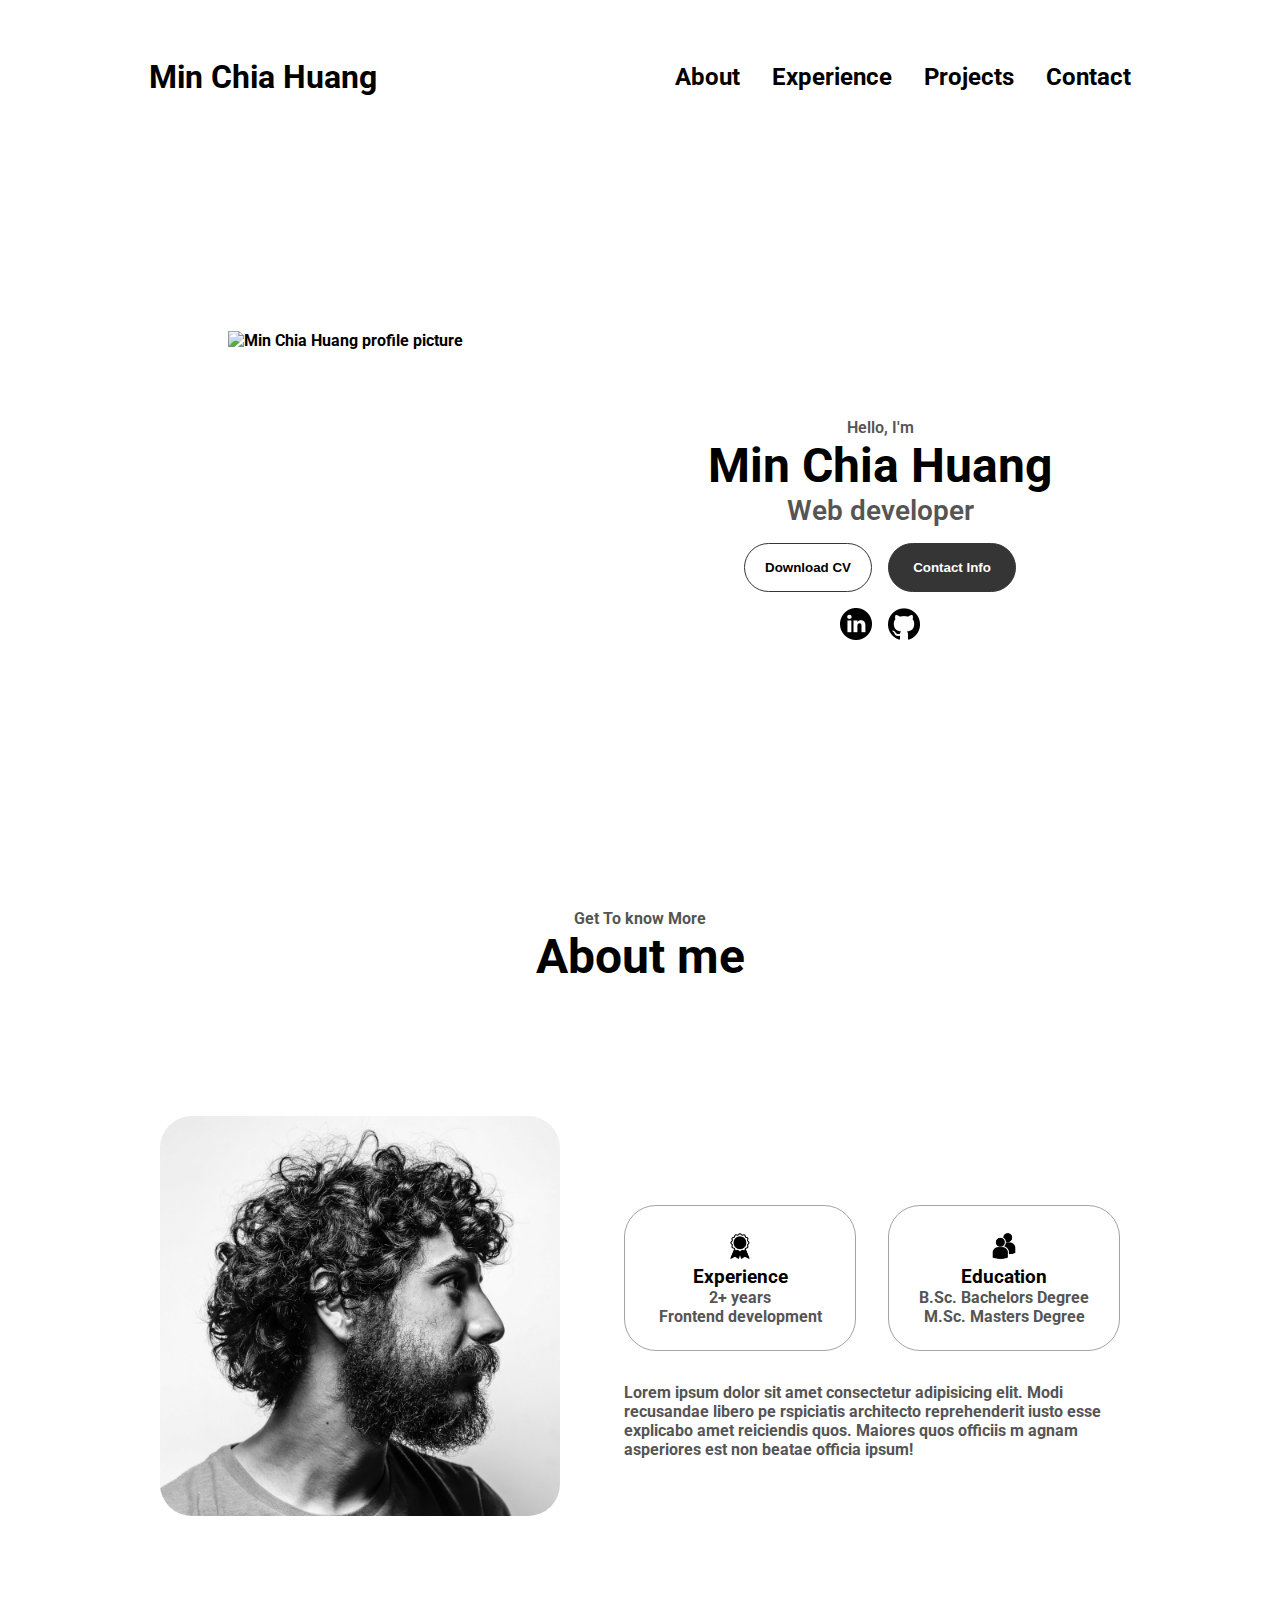
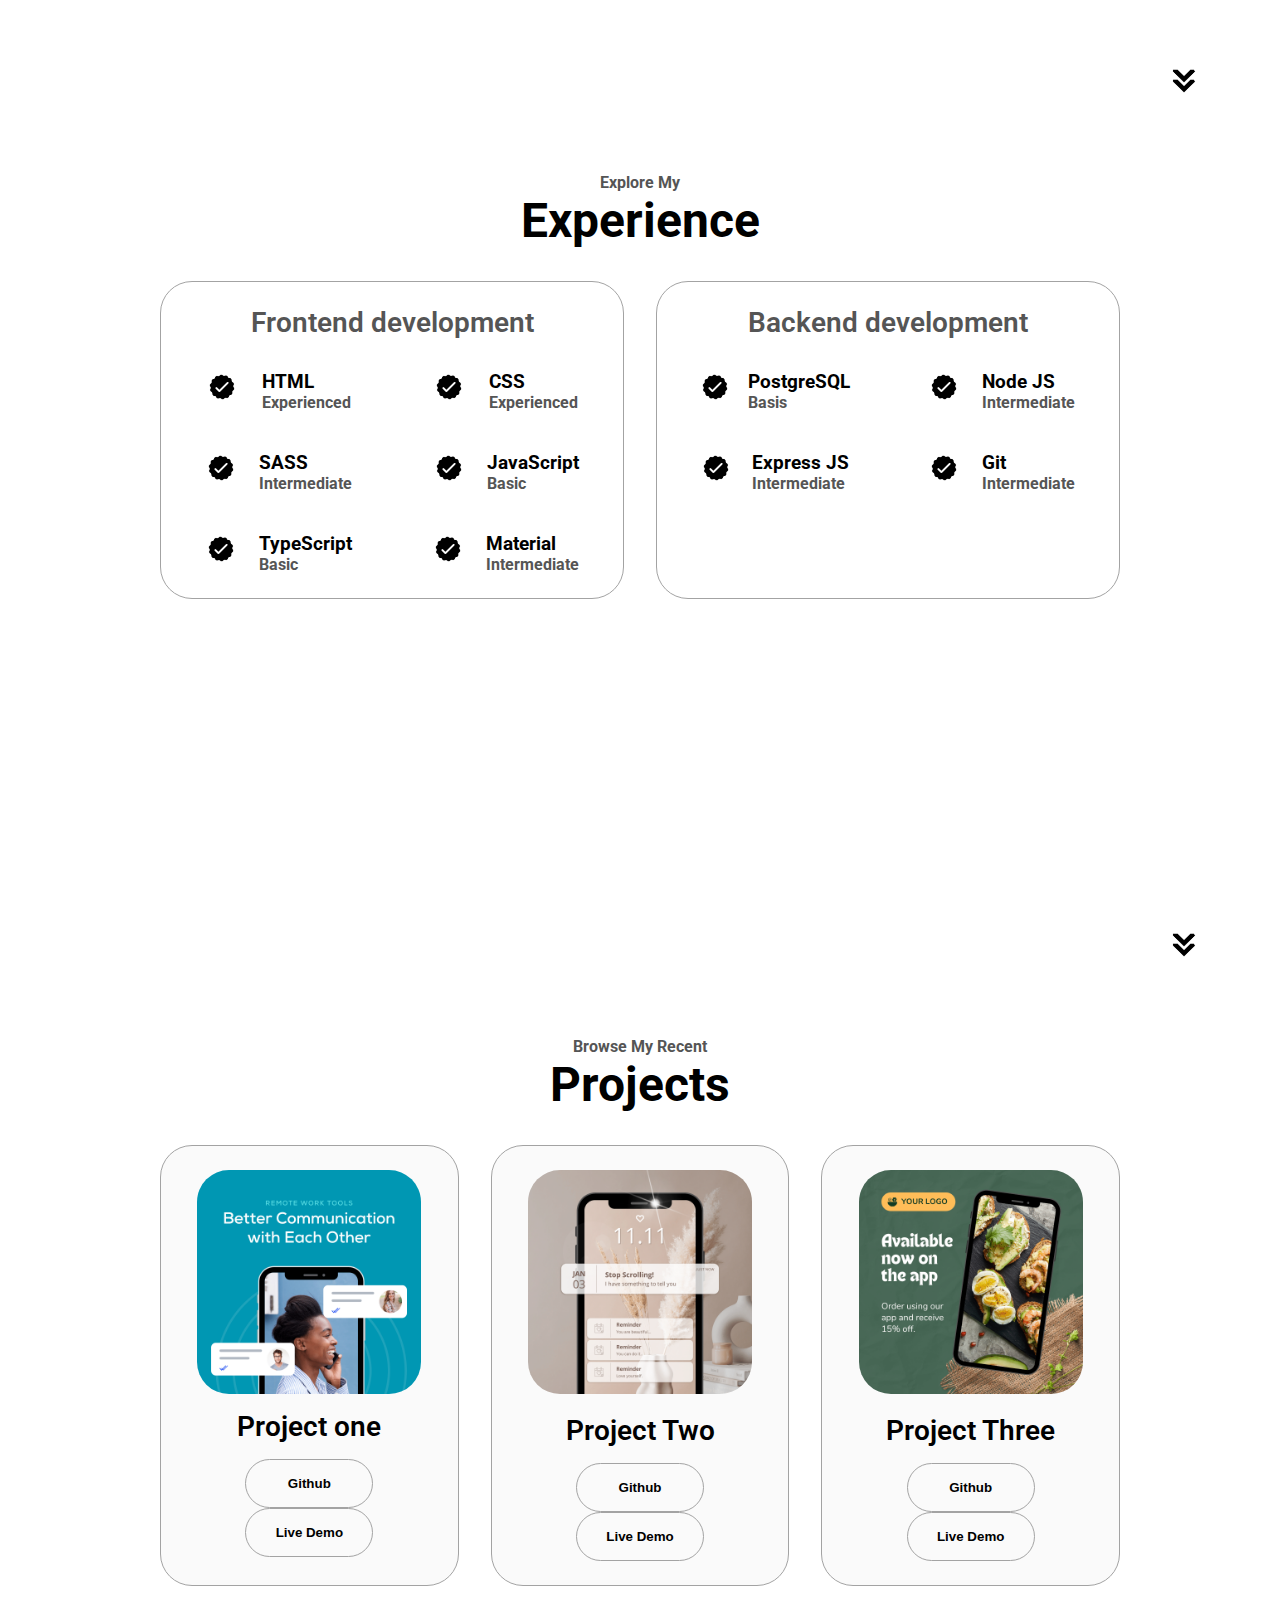
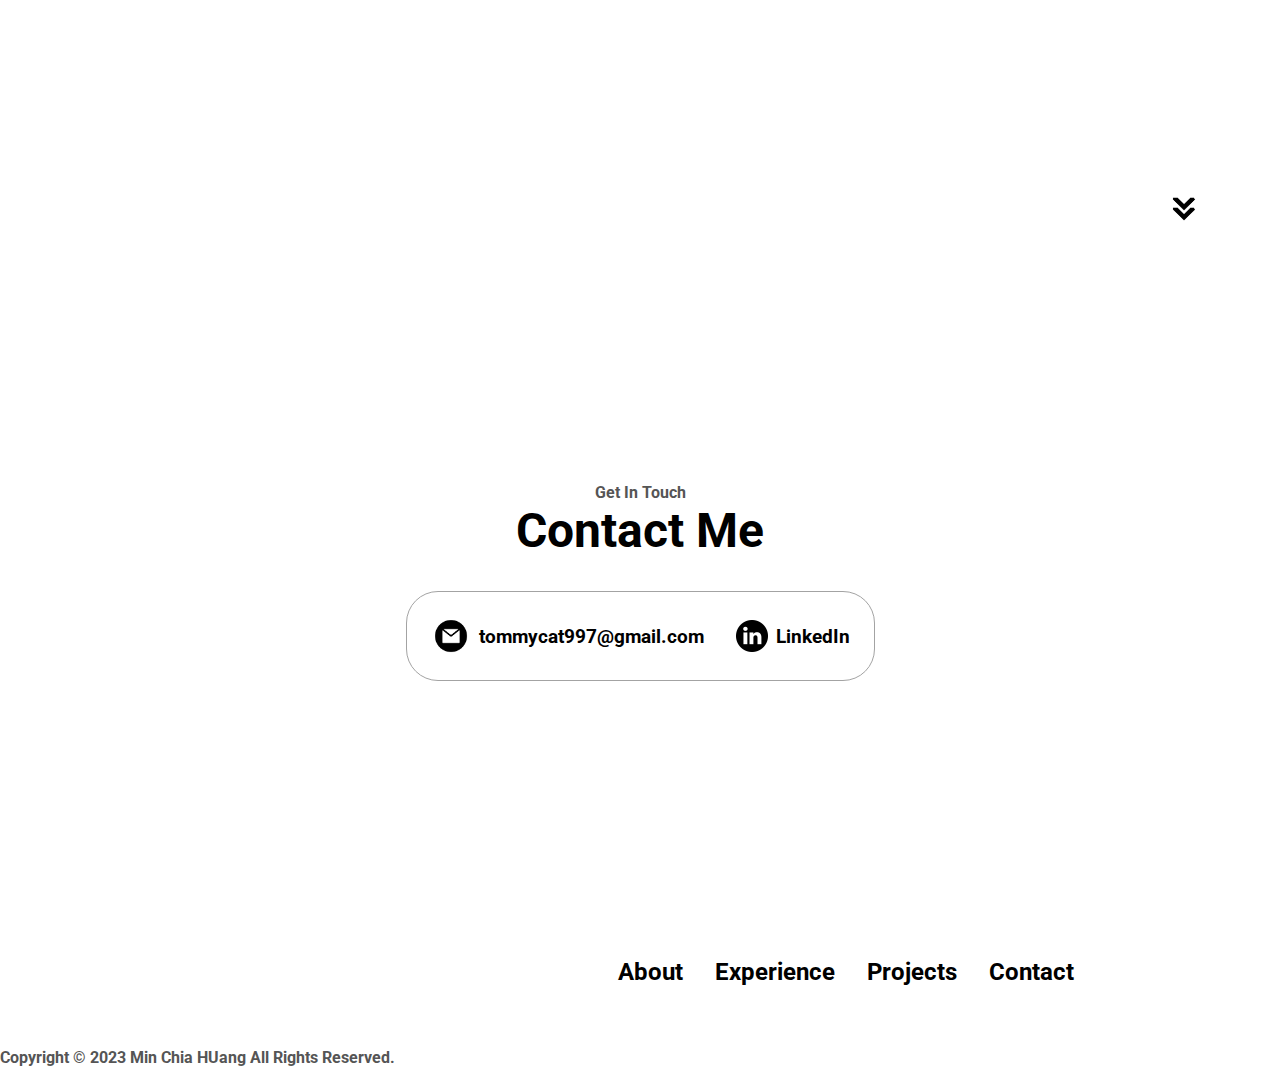
==== commit 55c5cbf0: "1.2" ====
--- a/index.html
+++ b/index.html
@@ -325,11 +325,10 @@
             <h1 class="title">Contact Me</h1>
             <div class="contact-info-upper-container">
                 <div class="contact-info-container">
-                    <div class="contact-details">
                         <img src="./assets/email.png" 
                         alt="Email icon" 
-                        class="icon contact-icon"/>
-                     <p><a href="mailto:examplemail@gamil.com">Example@gmail.com</a></p>
+                        class="icon contact-icon email-icon"/>
+                     <p><a href="mailto:examplemail@gamil.com">tommycat997@gmail.com</a></p>
                 </div> 
                 <div class="contact-info-container">
                     <img src="./assets/linkedin.png" 
--- a/style.css
+++ b/style.css
@@ -416,7 +416,7 @@
 
 }
 
-.email.com{
+.email-icon{
     height: 2.5rem;;
 }
 
